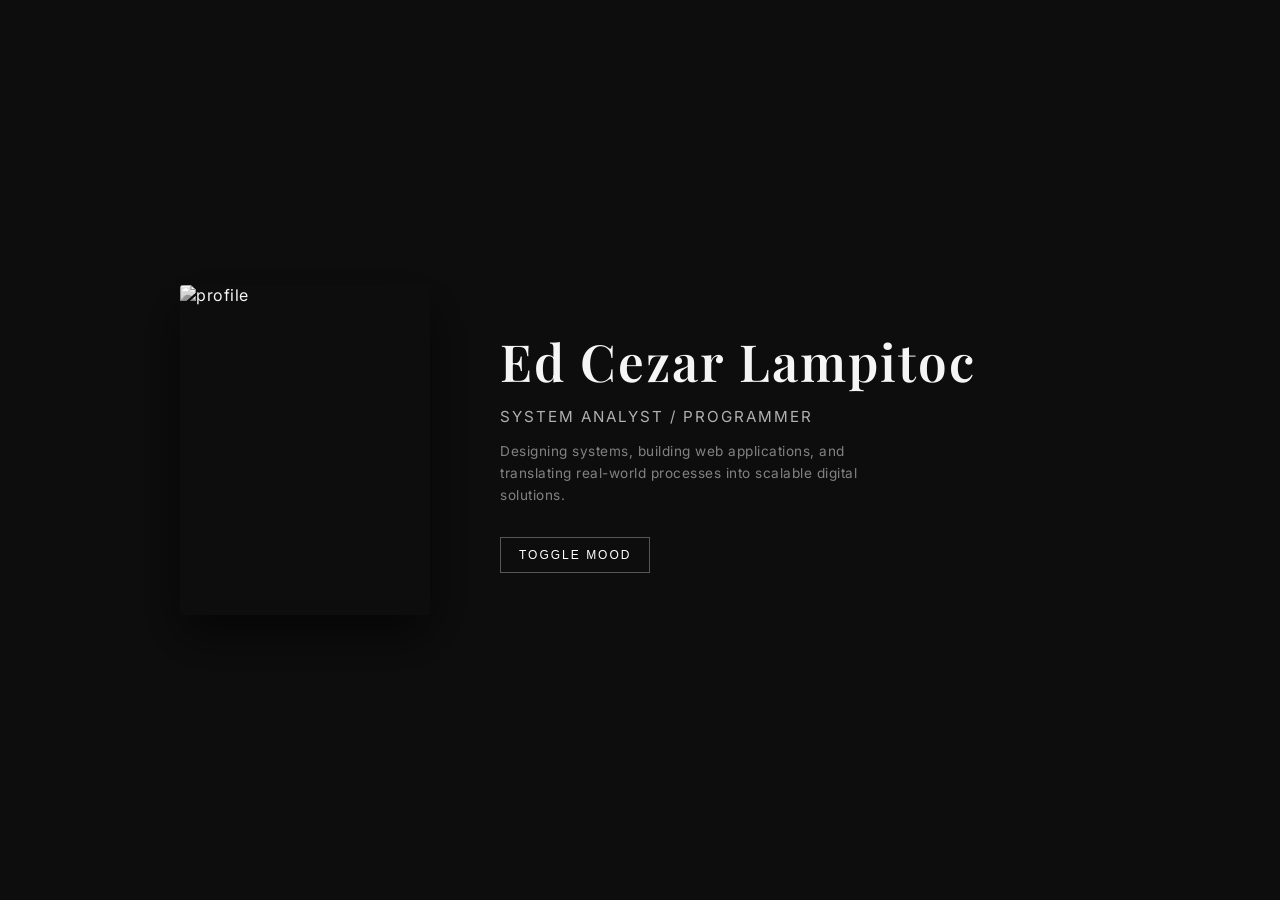
==== index.html @ 7e786c93 "added html,css,js,assets" ====
<!DOCTYPE html>
<html lang="en">
  <head>
    <meta charset="UTF-8" />
    <meta name="viewport" content="width=device-width, initial-scale=1.0" />

    <title>Portfolio</title>

    <link rel="stylesheet" href="css/style.css" />

    <link
      href="https://fonts.googleapis.com/css2?family=Playfair+Display:wght@400;600&family=Inter:wght@300;400&display=swap"
      rel="stylesheet"
    />
  </head>

  <body>
    <div class="grain"></div>

    <section class="hero">
      <div class="profile-container">
        <img
          id="profileImage"
          class="profile-img"
          src="assets/profile.jpg"
          alt="profile"
        />

        <div class="info">
          <h1 id="name"></h1>

          <p id="position"></p>

          <p id="tagline"></p>

          <button id="themeToggle">toggle mood</button>
        </div>
      </div>
    </section>

    <script src="js/app.js"></script>
  </body>
</html>
---- css/style.css ----
* {
  margin: 0;
  padding: 0;
  box-sizing: border-box;
}

body {
  background: #0d0d0d;
  color: #f5f5f5;

  font-family: Inter, sans-serif;

  height: 100vh;

  display: flex;
  align-items: center;
  justify-content: center;

  letter-spacing: 0.5px;

  overflow: hidden;
}

/* film grain */

.grain {
  position: fixed;

  top: 0;
  left: 0;

  width: 100%;
  height: 100%;

  background: url("https://grainy-gradients.vercel.app/noise.svg");

  opacity: 0.07;

  pointer-events: none;

  z-index: 10;
}

/* layout */

.hero {
  width: 100%;
  max-width: 1000px;

  padding: 40px;
}

.profile-container {
  display: flex;

  align-items: center;

  gap: 70px;
}

/* portrait */

.profile-img {
  width: 250px;

  height: 330px;

  object-fit: cover;

  border-radius: 3px;

  filter: grayscale(100%);

  transition: 0.5s;

  box-shadow: 0 20px 50px rgba(0, 0, 0, 0.6);
}

.profile-img:hover {
  filter: grayscale(0%);

  transform: scale(1.03);
}

/* typography */

h1 {
  font-family: "Playfair Display", serif;

  font-size: 3.2rem;

  letter-spacing: 2px;

  font-weight: 600;
}

#position {
  margin-top: 12px;

  font-size: 0.95rem;

  text-transform: uppercase;

  letter-spacing: 2px;

  opacity: 0.7;
}

#tagline {
  margin-top: 15px;

  font-size: 0.85rem;

  opacity: 0.5;

  max-width: 420px;

  line-height: 1.6;
}

/* button */

button {
  margin-top: 30px;

  background: none;

  border: 1px solid rgba(255, 255, 255, 0.3);

  color: white;

  padding: 10px 18px;

  font-size: 0.75rem;

  letter-spacing: 2px;

  text-transform: uppercase;

  cursor: pointer;

  transition: 0.3s;
}

button:hover {
  background: white;

  color: black;
}

/* light theme */

.light-mode {
  background: #f3f3f3;

  color: #111;
}

.light-mode button {
  border: 1px solid rgba(0, 0, 0, 0.3);

  color: black;
}

.light-mode button:hover {
  background: black;

  color: white;
}

.light-mode .profile-img {
  box-shadow: 0 20px 40px rgba(0, 0, 0, 0.2);
}

/* responsive */

@media (max-width: 800px) {
  .profile-container {
    flex-direction: column;

    text-align: center;
  }

  .profile-img {
    width: 220px;

    height: 290px;
  }
}
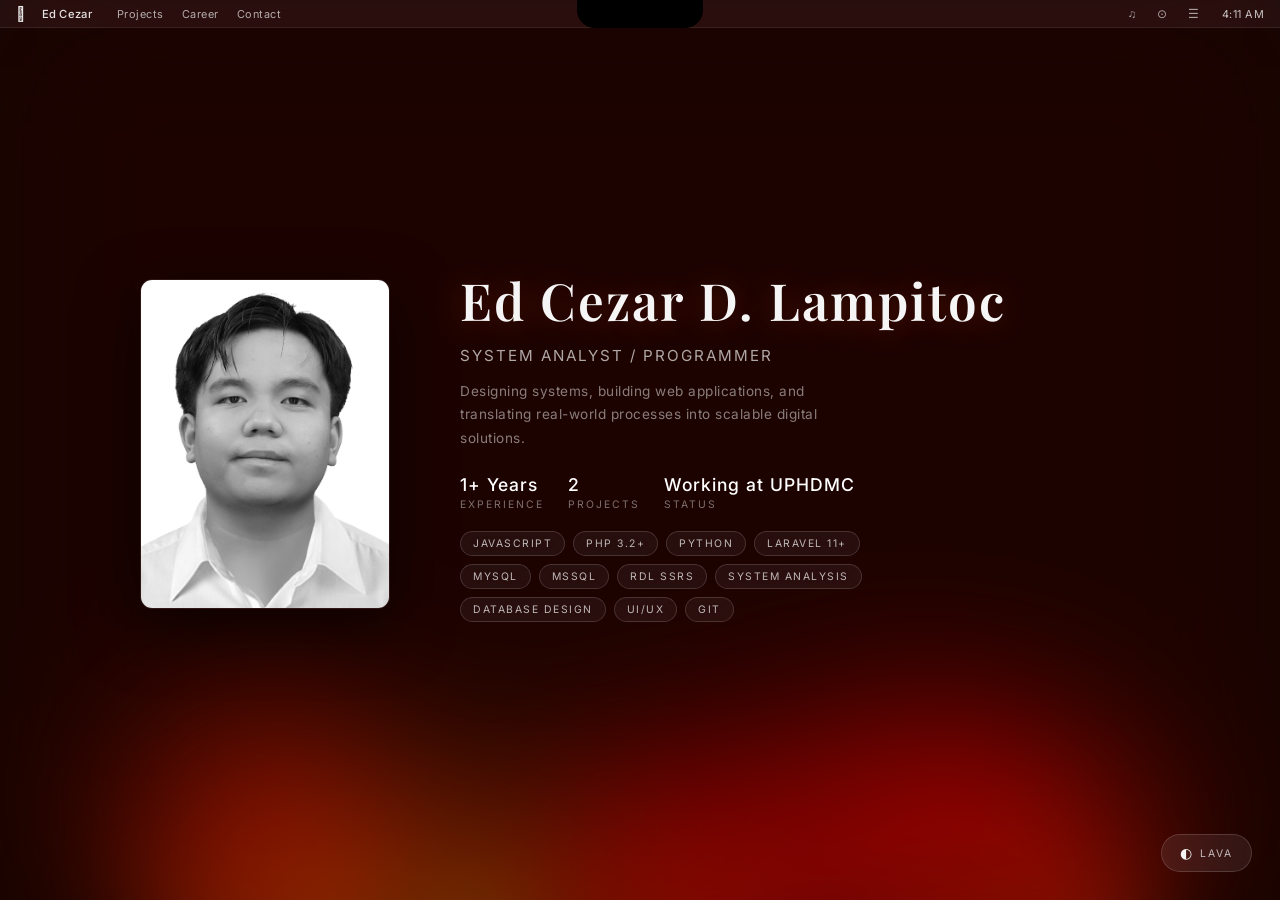
==== commit b48b1813: "integrated spotify, fixed style" ====
--- a/index.html
+++ b/index.html
@@ -3,19 +3,67 @@
   <head>
     <meta charset="UTF-8" />
     <meta name="viewport" content="width=device-width, initial-scale=1.0" />
-
     <title>Portfolio</title>
-
     <link rel="stylesheet" href="css/style.css" />
-
+    <link rel="stylesheet" href="css/spotify.css" />
     <link
-      href="https://fonts.googleapis.com/css2?family=Playfair+Display:wght@400;600&family=Inter:wght@300;400&display=swap"
+      href="https://fonts.googleapis.com/css2?family=Playfair+Display:wght@400;600&family=Inter:wght@300;400;500&display=swap"
       rel="stylesheet"
     />
   </head>
+  <body>
+    <div class="bubbles">
+      <div class="bubble"></div>
+      <div class="bubble"></div>
+      <div class="bubble"></div>
+      <div class="bubble"></div>
+      <div class="bubble"></div>
+      <div class="bubble"></div>
+      <div class="bubble"></div>
+    </div>
 
-  <body>
+    <div class="glass-overlay"></div>
     <div class="grain"></div>
+
+    <nav class="menubar">
+      <div class="menubar-left">
+        <span class="menubar-logo">&#63743;</span>
+        <span class="app-name">Ed Cezar</span>
+        <div class="menu-items">
+          <a href="#projects">Projects</a>
+          <a href="#career">Career</a>
+          <a href="#contact">Contact</a>
+        </div>
+      </div>
+      <div class="notch"></div>
+      <div class="menubar-right">
+        <span class="sys-icon" id="musicBtn" onclick="togglePlayer()"
+          >&#9835;</span
+        >
+        <span class="sys-icon">&#8857;</span>
+        <div class="dropdown-wrap">
+          <span class="sys-icon" id="dropdownBtn" onclick="toggleDropdown()"
+            >&#9776;</span
+          >
+          <div class="dropdown" id="dropdown">
+            <a href="https://github.com/YOUR_USERNAME" target="_blank">
+              <span class="dropdown-icon">&#128025;</span> Github
+            </a>
+            <a href="https://linkedin.com/in/YOUR_USERNAME" target="_blank">
+              <span class="dropdown-icon">&#128101;</span> LinkedIn
+            </a>
+            <a href="mailto:YOUR_EMAIL@gmail.com">
+              <span class="dropdown-icon">&#9993;</span> Gmail
+            </a>
+          </div>
+        </div>
+
+        <span class="clock" id="clock"></span>
+      </div>
+    </nav>
+
+    <!-- spotify player mounts here -->
+    <div id="spotifyMount"></div>
 
     <section class="hero">
       <div class="profile-container">
@@ -25,19 +73,23 @@
           src="assets/profile.jpg"
           alt="profile"
         />
-
         <div class="info">
           <h1 id="name"></h1>
-
           <p id="position"></p>
-
           <p id="tagline"></p>
-
-          <button id="themeToggle">toggle mood</button>
+          <div class="highlights" id="highlights"></div>
+          <div class="skills" id="skills"></div>
         </div>
       </div>
     </section>
 
+    <div class="mood-fab" id="moodBtn">
+      <span class="mood-icon">&#9680;</span>
+      <span class="mood-label" id="moodLabel">lava</span>
+    </div>
+
+    <script src="js/tracks.js"></script>
+    <script src="js/spotify.js"></script>
     <script src="js/app.js"></script>
   </body>
 </html>
--- a/css/style.css
+++ b/css/style.css
@@ -5,185 +5,480 @@
 }
 
 body {
-  background: #0d0d0d;
+  background: #1a0500;
   color: #f5f5f5;
-
   font-family: Inter, sans-serif;
-
   height: 100vh;
-
-  display: flex;
-  align-items: center;
-  justify-content: center;
-
+  display: flex;
+  flex-direction: column;
   letter-spacing: 0.5px;
-
   overflow: hidden;
 }
 
+/* ── lava lamp bubbles ── */
+.bubbles {
+  position: fixed;
+  top: 0;
+  left: 0;
+  width: 100%;
+  height: 100%;
+  z-index: 0;
+  overflow: hidden;
+}
+
+.bubble {
+  position: absolute;
+  border-radius: 50%;
+  filter: blur(50px);
+  opacity: 0.75;
+  animation: lava linear infinite;
+  transform-origin: center;
+}
+
+.bubble:nth-child(1) {
+  width: 280px;
+  height: 280px;
+  background: #ff3c00;
+  bottom: -100px;
+  left: 10%;
+  animation-duration: 12s;
+  animation-delay: 0s;
+}
+.bubble:nth-child(2) {
+  width: 200px;
+  height: 200px;
+  background: #ff8c00;
+  bottom: -100px;
+  left: 30%;
+  animation-duration: 16s;
+  animation-delay: -4s;
+}
+.bubble:nth-child(3) {
+  width: 340px;
+  height: 340px;
+  background: #c2001a;
+  bottom: -150px;
+  left: 55%;
+  animation-duration: 10s;
+  animation-delay: -2s;
+}
+.bubble:nth-child(4) {
+  width: 180px;
+  height: 180px;
+  background: #ff5500;
+  bottom: -80px;
+  left: 75%;
+  animation-duration: 14s;
+  animation-delay: -7s;
+}
+.bubble:nth-child(5) {
+  width: 260px;
+  height: 260px;
+  background: #ff2200;
+  bottom: -120px;
+  left: 42%;
+  animation-duration: 18s;
+  animation-delay: -9s;
+}
+.bubble:nth-child(6) {
+  width: 150px;
+  height: 150px;
+  background: #ff6a00;
+  bottom: -60px;
+  left: 20%;
+  animation-duration: 11s;
+  animation-delay: -3s;
+}
+.bubble:nth-child(7) {
+  width: 310px;
+  height: 310px;
+  background: #de1a00;
+  bottom: -130px;
+  left: 65%;
+  animation-duration: 20s;
+  animation-delay: -6s;
+}
+
+@keyframes lava {
+  0% {
+    transform: translateY(0) scaleX(1) scaleY(1);
+    border-radius: 50%;
+  }
+  20% {
+    transform: translateY(-25vh) scaleX(1.1) scaleY(0.92);
+    border-radius: 45% 55% 52% 48% / 48% 52% 48% 52%;
+  }
+  40% {
+    transform: translateY(-50vh) scaleX(0.92) scaleY(1.12);
+    border-radius: 55% 45% 48% 52% / 52% 48% 55% 45%;
+  }
+  55% {
+    transform: translateY(-70vh) scaleX(1.08) scaleY(0.95);
+    border-radius: 48% 52% 55% 45% / 45% 55% 48% 52%;
+  }
+  70% {
+    transform: translateY(-85vh) scaleX(0.95) scaleY(1.08);
+    border-radius: 52% 48% 45% 55% / 55% 45% 52% 48%;
+  }
+  85% {
+    transform: translateY(-95vh) scaleX(1.05) scaleY(0.97);
+    border-radius: 50% 50% 52% 48% / 48% 52% 50% 50%;
+  }
+  100% {
+    transform: translateY(-110vh) scaleX(1) scaleY(1);
+    border-radius: 50%;
+  }
+}
+
+/* ── frosted glass overlay ── */
+.glass-overlay {
+  position: fixed;
+  top: 0;
+  left: 0;
+  width: 100%;
+  height: 100%;
+  backdrop-filter: blur(70px) saturate(1.6);
+  -webkit-backdrop-filter: blur(70px) saturate(1.6);
+  background: rgba(20, 4, 0, 0.5);
+  z-index: 1;
+  pointer-events: none;
+}
+
 /* film grain */
-
 .grain {
   position: fixed;
-
   top: 0;
   left: 0;
-
   width: 100%;
   height: 100%;
-
   background: url("https://grainy-gradients.vercel.app/noise.svg");
-
-  opacity: 0.07;
-
+  opacity: 0.04;
   pointer-events: none;
-
+  z-index: 2;
+}
+
+/* ── macOS menu bar ── */
+.menubar {
+  position: fixed;
+  top: 0;
+  left: 0;
+  width: 100%;
+  height: 28px;
+  background: rgba(255, 255, 255, 0.05);
+  backdrop-filter: blur(20px) saturate(1.6);
+  -webkit-backdrop-filter: blur(20px) saturate(1.6);
+  border-bottom: 1px solid rgba(255, 255, 255, 0.08);
+  display: flex;
+  align-items: center;
+  justify-content: space-between;
+  padding: 0 16px;
+  z-index: 100;
+  user-select: none;
+}
+
+.notch {
+  position: absolute;
+  top: 0;
+  left: 50%;
+  transform: translateX(-50%);
+  width: 126px;
+  height: 28px;
+  background: #000;
+  border-radius: 0 0 18px 18px;
+  z-index: 101;
+}
+
+.menubar-left {
+  display: flex;
+  align-items: center;
+  gap: 16px;
+}
+.menubar-right {
+  display: flex;
+  align-items: center;
+  gap: 10px;
+}
+
+.menubar-logo {
+  font-size: 0.9rem;
+  color: rgba(255, 255, 255, 0.9);
+}
+
+.app-name {
+  font-size: 0.7rem;
+  font-weight: 500;
+  letter-spacing: 0.3px;
+  color: rgba(255, 255, 255, 0.88);
+}
+
+.menu-items {
+  display: flex;
+}
+
+.menu-items a {
+  font-size: 0.68rem;
+  font-weight: 400;
+  color: rgba(255, 255, 255, 0.65);
+  text-decoration: none;
+  padding: 4px 9px;
+  border-radius: 4px;
+  transition: background 0.15s, color 0.15s;
+  cursor: pointer;
+}
+.menu-items a:hover {
+  background: rgba(255, 255, 255, 0.1);
+  color: #fff;
+}
+
+.sys-icon {
+  font-size: 0.72rem;
+  color: rgba(255, 255, 255, 0.6);
+  cursor: pointer;
+  padding: 2px 5px;
+  border-radius: 3px;
+  transition: background 0.15s;
+}
+.sys-icon:hover {
+  background: rgba(255, 255, 255, 0.1);
+  color: #fff;
+}
+
+.clock {
+  font-size: 0.68rem;
+  color: rgba(255, 255, 255, 0.75);
+  min-width: 50px;
+  text-align: right;
+}
+
+/* ── hero ── */
+.hero {
+  position: relative;
   z-index: 10;
-}
-
-/* layout */
-
-.hero {
+  flex: 1;
+  display: flex;
+  align-items: center;
+  justify-content: center;
+  padding: 28px 40px 40px;
+}
+
+.profile-container {
+  display: flex;
+  align-items: center;
+  gap: 70px;
+  max-width: 1000px;
   width: 100%;
-  max-width: 1000px;
-
-  padding: 40px;
-}
-
-.profile-container {
-  display: flex;
-
-  align-items: center;
-
-  gap: 70px;
-}
-
-/* portrait */
+}
 
 .profile-img {
   width: 250px;
-
   height: 330px;
-
   object-fit: cover;
-
-  border-radius: 3px;
-
+  border-radius: 12px;
   filter: grayscale(100%);
-
   transition: 0.5s;
-
-  box-shadow: 0 20px 50px rgba(0, 0, 0, 0.6);
-}
-
+  box-shadow: 0 20px 60px rgba(0, 0, 0, 0.6);
+  border: 1px solid rgba(255, 255, 255, 0.08);
+}
 .profile-img:hover {
   filter: grayscale(0%);
-
   transform: scale(1.03);
 }
-
-/* typography */
 
 h1 {
   font-family: "Playfair Display", serif;
-
   font-size: 3.2rem;
-
   letter-spacing: 2px;
-
   font-weight: 600;
+  text-shadow: 0 2px 30px rgba(255, 80, 0, 0.3);
 }
 
 #position {
   margin-top: 12px;
-
   font-size: 0.95rem;
-
   text-transform: uppercase;
-
   letter-spacing: 2px;
-
-  opacity: 0.7;
+  opacity: 0.68;
 }
 
 #tagline {
   margin-top: 15px;
-
   font-size: 0.85rem;
-
   opacity: 0.5;
-
   max-width: 420px;
-
-  line-height: 1.6;
-}
-
-/* button */
-
-button {
-  margin-top: 30px;
-
-  background: none;
-
-  border: 1px solid rgba(255, 255, 255, 0.3);
-
-  color: white;
-
+  line-height: 1.7;
+}
+
+/* ── highlights ── */
+.highlights {
+  display: flex;
+  gap: 24px;
+  margin-top: 24px;
+}
+
+.highlight-item {
+  display: flex;
+  flex-direction: column;
+  gap: 3px;
+}
+
+.highlight-value {
+  font-size: 1.1rem;
+  font-weight: 500;
+  letter-spacing: 1px;
+  color: #fff;
+}
+
+.highlight-label {
+  font-size: 0.65rem;
+  text-transform: uppercase;
+  letter-spacing: 2px;
+  opacity: 0.45;
+}
+
+/* ── skills ── */
+.skills {
+  display: flex;
+  flex-wrap: wrap;
+  gap: 8px;
+  margin-top: 20px;
+  max-width: 440px;
+}
+
+.skill-tag {
+  font-size: 0.65rem;
+  letter-spacing: 1.5px;
+  text-transform: uppercase;
+  padding: 5px 12px;
+  border-radius: 20px;
+  border: 1px solid rgba(255, 255, 255, 0.15);
+  background: rgba(255, 255, 255, 0.05);
+  backdrop-filter: blur(10px);
+  color: rgba(255, 255, 255, 0.7);
+  transition: 0.2s;
+}
+.skill-tag:hover {
+  background: rgba(255, 255, 255, 0.12);
+  color: #fff;
+  border-color: rgba(255, 255, 255, 0.3);
+}
+
+/* ── mood FAB ── */
+.mood-fab {
+  position: fixed;
+  bottom: 28px;
+  right: 28px;
+  z-index: 200;
+  display: flex;
+  align-items: center;
+  gap: 8px;
   padding: 10px 18px;
-
-  font-size: 0.75rem;
-
+  border-radius: 999px;
+  background: rgba(255, 255, 255, 0.08);
+  border: 1px solid rgba(255, 255, 255, 0.15);
+  backdrop-filter: blur(16px);
+  -webkit-backdrop-filter: blur(16px);
+  cursor: pointer;
+  transition: background 0.2s, transform 0.15s, border-color 0.2s;
+  user-select: none;
+}
+.mood-fab:hover {
+  background: rgba(255, 255, 255, 0.15);
+  border-color: rgba(255, 255, 255, 0.28);
+  transform: scale(1.04);
+}
+.mood-fab:active {
+  transform: scale(0.97);
+}
+
+.mood-icon {
+  font-size: 0.85rem;
+}
+.mood-label {
+  font-size: 0.65rem;
+  text-transform: uppercase;
   letter-spacing: 2px;
-
+  color: rgba(255, 255, 255, 0.7);
+}
+
+/* ── dropdown ── */
+.dropdown-wrap {
+  position: relative;
+  display: flex;
+  align-items: center;
+}
+
+.dropdown {
+  position: absolute;
+  top: 32px;
+  right: 0;
+  min-width: 150px;
+  background: rgba(15, 15, 15, 0.85);
+  backdrop-filter: blur(20px);
+  -webkit-backdrop-filter: blur(20px);
+  border: 1px solid rgba(255, 255, 255, 0.1);
+  border-radius: 10px;
+  overflow: hidden;
+  z-index: 300;
+
+  /* hidden by default */
+  opacity: 0;
+  pointer-events: none;
+  transform: translateY(-6px) scale(0.97);
+  transition: opacity 0.2s ease, transform 0.2s ease;
+}
+
+.dropdown.open {
+  opacity: 1;
+  pointer-events: all;
+  transform: translateY(0) scale(1);
+}
+
+.dropdown a {
+  display: flex;
+  align-items: center;
+  gap: 10px;
+  padding: 10px 16px;
+  font-size: 0.7rem;
+  letter-spacing: 1.5px;
   text-transform: uppercase;
-
-  cursor: pointer;
-
-  transition: 0.3s;
-}
-
-button:hover {
-  background: white;
-
-  color: black;
-}
-
-/* light theme */
-
-.light-mode {
-  background: #f3f3f3;
-
-  color: #111;
-}
-
-.light-mode button {
-  border: 1px solid rgba(0, 0, 0, 0.3);
-
-  color: black;
-}
-
-.light-mode button:hover {
-  background: black;
-
-  color: white;
-}
-
-.light-mode .profile-img {
-  box-shadow: 0 20px 40px rgba(0, 0, 0, 0.2);
-}
-
-/* responsive */
-
+  color: rgba(255, 255, 255, 0.7);
+  text-decoration: none;
+  transition: background 0.15s, color 0.15s;
+}
+
+.dropdown a:hover {
+  background: rgba(255, 255, 255, 0.08);
+  color: #fff;
+}
+
+.dropdown a:not(:last-child) {
+  border-bottom: 1px solid rgba(255, 255, 255, 0.06);
+}
+
+.dropdown-icon {
+  font-size: 0.8rem;
+}
+
+#dropdownBtn.active {
+  background: rgba(255, 255, 255, 0.12);
+  color: #fff;
+}
+
+/* ── responsive ── */
 @media (max-width: 800px) {
+  .app-name {
+    display: none;
+  }
   .profile-container {
     flex-direction: column;
-
     text-align: center;
   }
-
   .profile-img {
-    width: 220px;
-
-    height: 290px;
-  }
-}
+    width: 200px;
+    height: 260px;
+  }
+  .highlights {
+    gap: 16px;
+    flex-wrap: wrap;
+  }
+}
--- a/css/spotify.css
+++ b/css/spotify.css
@@ -0,0 +1,98 @@
+.spotify-panel {
+  position: fixed;
+  top: 38px;
+  right: 16px;
+  width: 300px;
+  border-radius: 12px;
+  overflow: hidden;
+  z-index: 200;
+  border: 1px solid rgba(255, 255, 255, 0.1);
+  box-shadow: 0 16px 40px rgba(0, 0, 0, 0.5);
+  backdrop-filter: blur(20px);
+  opacity: 0;
+  pointer-events: none;
+  transform: translateY(-8px) scale(0.97);
+  transition: opacity 0.2s ease, transform 0.2s ease;
+  /* fix: shrink to content, no extra space */
+  display: flex;
+  flex-direction: column;
+}
+
+.spotify-panel.open {
+  opacity: 1;
+  pointer-events: all;
+  transform: translateY(0) scale(1);
+}
+
+.spotify-header {
+  display: flex;
+  align-items: center;
+  justify-content: space-between;
+  padding: 8px 12px;
+  background: #000;
+  flex-shrink: 0;
+}
+
+.spotify-logo {
+  font-size: 0.6rem;
+  letter-spacing: 2px;
+  text-transform: uppercase;
+  color: #1db954;
+}
+
+.track-title {
+  font-size: 0.6rem;
+  letter-spacing: 1px;
+  color: rgba(255, 255, 255, 0.45);
+  max-width: 160px;
+  overflow: hidden;
+  text-overflow: ellipsis;
+  white-space: nowrap;
+}
+
+#spotifyIframe {
+  display: block;
+  flex-shrink: 0;
+  height: 152px;
+  border: none;
+  margin: 0;
+  padding: 0;
+  border-radius: 0;
+}
+
+.spotify-controls {
+  display: flex;
+  align-items: center;
+  justify-content: space-between;
+  padding: 6px 12px 8px;
+  background: #000;
+  flex-shrink: 0;
+  border-radius: 0 0 12px 12px;
+}
+
+.sp-btn {
+  background: none;
+  border: none;
+  color: rgba(255, 255, 255, 0.6);
+  font-size: 0.7rem;
+  cursor: pointer;
+  padding: 4px 10px;
+  border-radius: 4px;
+  transition: background 0.15s, color 0.15s;
+}
+
+.sp-btn:hover {
+  background: rgba(255, 255, 255, 0.1);
+  color: #fff;
+}
+
+.track-label {
+  font-size: 0.62rem;
+  letter-spacing: 2px;
+  color: rgba(255, 255, 255, 0.4);
+}
+
+#musicBtn.active {
+  background: rgba(29, 185, 84, 0.2);
+  color: #1db954;
+}
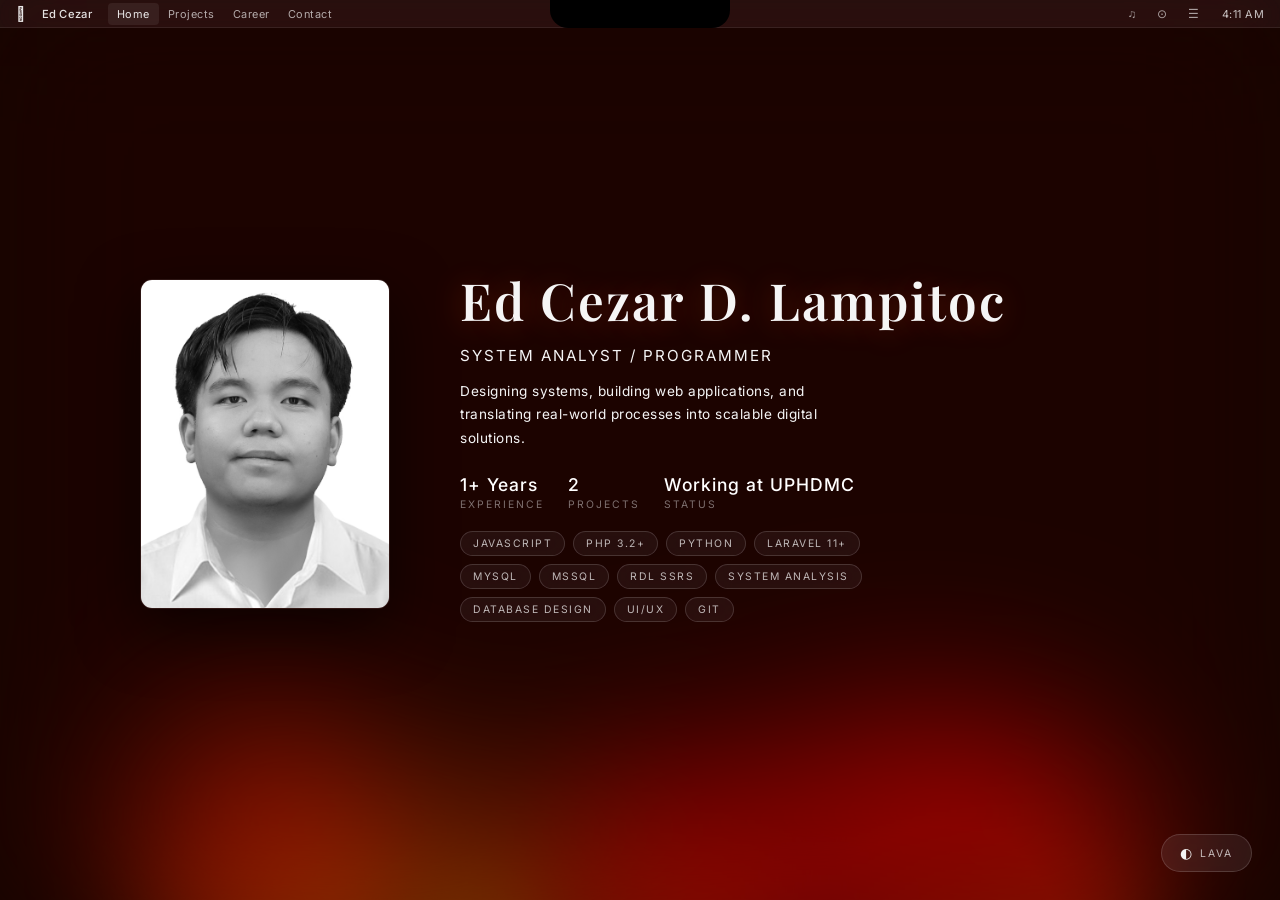
==== commit cf7cc88c: "added layout" ====
--- a/index.html
+++ b/index.html
@@ -1,68 +1,32 @@
-<!DOCTYPE html>
+<!doctype html>
 <html lang="en">
   <head>
     <meta charset="UTF-8" />
     <meta name="viewport" content="width=device-width, initial-scale=1.0" />
-    <title>Portfolio</title>
+    <title>Portfolio — Ed Cezar</title>
+    <!-- apply saved theme bg instantly before CSS loads to prevent flash -->
+    <script>
+      (function () {
+        const bgs = ["#1a0500", "#00101a", "#021a05", "#07001a", "#1a0a00"];
+        const i = parseInt(localStorage.getItem("theme") || "0", 10);
+        document.documentElement.style.background = bgs[i] || bgs[0];
+        document.documentElement.style.minHeight = "100vh";
+      })();
+    </script>
+    <link rel="stylesheet" href="css/layout.css" />
     <link rel="stylesheet" href="css/style.css" />
+    <link rel="stylesheet" href="css/animations.css" />
     <link rel="stylesheet" href="css/spotify.css" />
     <link
       href="https://fonts.googleapis.com/css2?family=Playfair+Display:wght@400;600&family=Inter:wght@300;400;500&display=swap"
       rel="stylesheet"
     />
+    <!-- layout runs in head so menubar/clock exist before body renders -->
+    <script src="js/layout.js" defer></script>
   </head>
   <body>
-    <div class="bubbles">
-      <div class="bubble"></div>
-      <div class="bubble"></div>
-      <div class="bubble"></div>
-      <div class="bubble"></div>
-      <div class="bubble"></div>
-      <div class="bubble"></div>
-      <div class="bubble"></div>
-    </div>
+    <app-layout active="home"></app-layout>
 
-    <div class="glass-overlay"></div>
-    <div class="grain"></div>
-
-    <nav class="menubar">
-      <div class="menubar-left">
-        <span class="menubar-logo">&#63743;</span>
-        <span class="app-name">Ed Cezar</span>
-        <div class="menu-items">
-          <a href="#projects">Projects</a>
-          <a href="#career">Career</a>
-          <a href="#contact">Contact</a>
-        </div>
-      </div>
-      <div class="notch"></div>
-      <div class="menubar-right">
-        <span class="sys-icon" id="musicBtn" onclick="togglePlayer()"
-          >&#9835;</span
-        >
-        <span class="sys-icon">&#8857;</span>
-        <div class="dropdown-wrap">
-          <span class="sys-icon" id="dropdownBtn" onclick="toggleDropdown()"
-            >&#9776;</span
-          >
-          <div class="dropdown" id="dropdown">
-            <a href="https://github.com/YOUR_USERNAME" target="_blank">
-              <span class="dropdown-icon">&#128025;</span> Github
-            </a>
-            <a href="https://linkedin.com/in/YOUR_USERNAME" target="_blank">
-              <span class="dropdown-icon">&#128101;</span> LinkedIn
-            </a>
-            <a href="mailto:YOUR_EMAIL@gmail.com">
-              <span class="dropdown-icon">&#9993;</span> Gmail
-            </a>
-          </div>
-        </div>
-
-        <span class="clock" id="clock"></span>
-      </div>
-    </nav>
-
-    <!-- spotify player mounts here -->
     <div id="spotifyMount"></div>
 
     <section class="hero">
@@ -83,11 +47,6 @@
       </div>
     </section>
 
-    <div class="mood-fab" id="moodBtn">
-      <span class="mood-icon">&#9680;</span>
-      <span class="mood-label" id="moodLabel">lava</span>
-    </div>
-
     <script src="js/tracks.js"></script>
     <script src="js/spotify.js"></script>
     <script src="js/app.js"></script>
--- a/css/layout.css
+++ b/css/layout.css
@@ -0,0 +1,304 @@
+/* ============================================================
+   layout.css — shared shell styles
+   Covers: reset, body, bubbles, glass overlay, grain,
+           menubar, notch, clock, dropdown, mood FAB,
+           and responsive tweaks.
+   Page-specific styles go in their own css file.
+   ============================================================ */
+
+* {
+  margin: 0;
+  padding: 0;
+  box-sizing: border-box;
+}
+
+body {
+  background: #1a0500;
+  color: #f5f5f5;
+  font-family: Inter, sans-serif;
+  min-height: 100vh;
+  display: flex;
+  flex-direction: column;
+  letter-spacing: 0.5px;
+}
+
+/* ── lava lamp bubbles ── */
+.bubbles {
+  position: fixed;
+  top: 0;
+  left: 0;
+  width: 100%;
+  height: 100%;
+  z-index: 0;
+  overflow: hidden;
+  pointer-events: none;
+}
+
+.bubble {
+  position: absolute;
+  border-radius: 50%;
+  filter: blur(50px);
+  opacity: 0.75;
+  animation: lava linear infinite;
+  transform-origin: center;
+}
+
+.bubble:nth-child(1) { width: 280px; height: 280px; background: #ff3c00; bottom: -100px; left: 10%; animation-duration: 12s; animation-delay: 0s; }
+.bubble:nth-child(2) { width: 200px; height: 200px; background: #ff8c00; bottom: -100px; left: 30%; animation-duration: 16s; animation-delay: -4s; }
+.bubble:nth-child(3) { width: 340px; height: 340px; background: #c2001a; bottom: -150px; left: 55%; animation-duration: 10s; animation-delay: -2s; }
+.bubble:nth-child(4) { width: 180px; height: 180px; background: #ff5500; bottom: -80px;  left: 75%; animation-duration: 14s; animation-delay: -7s; }
+.bubble:nth-child(5) { width: 260px; height: 260px; background: #ff2200; bottom: -120px; left: 42%; animation-duration: 18s; animation-delay: -9s; }
+.bubble:nth-child(6) { width: 150px; height: 150px; background: #ff6a00; bottom: -60px;  left: 20%; animation-duration: 11s; animation-delay: -3s; }
+.bubble:nth-child(7) { width: 310px; height: 310px; background: #de1a00; bottom: -130px; left: 65%; animation-duration: 20s; animation-delay: -6s; }
+
+@keyframes lava {
+  0%   { transform: translateY(0)      scaleX(1)    scaleY(1);    border-radius: 50%; }
+  20%  { transform: translateY(-25vh)  scaleX(1.1)  scaleY(0.92); border-radius: 45% 55% 52% 48% / 48% 52% 48% 52%; }
+  40%  { transform: translateY(-50vh)  scaleX(0.92) scaleY(1.12); border-radius: 55% 45% 48% 52% / 52% 48% 55% 45%; }
+  55%  { transform: translateY(-70vh)  scaleX(1.08) scaleY(0.95); border-radius: 48% 52% 55% 45% / 45% 55% 48% 52%; }
+  70%  { transform: translateY(-85vh)  scaleX(0.95) scaleY(1.08); border-radius: 52% 48% 45% 55% / 55% 45% 52% 48%; }
+  85%  { transform: translateY(-95vh)  scaleX(1.05) scaleY(0.97); border-radius: 50% 50% 52% 48% / 48% 52% 50% 50%; }
+  100% { transform: translateY(-110vh) scaleX(1)    scaleY(1);    border-radius: 50%; }
+}
+
+/* ── frosted glass overlay ── */
+.glass-overlay {
+  position: fixed;
+  top: 0;
+  left: 0;
+  width: 100%;
+  height: 100%;
+  backdrop-filter: blur(70px) saturate(1.6);
+  -webkit-backdrop-filter: blur(70px) saturate(1.6);
+  background: rgba(20, 4, 0, 0.5);
+  z-index: 1;
+  pointer-events: none;
+}
+
+/* ── film grain ── */
+.grain {
+  position: fixed;
+  top: 0;
+  left: 0;
+  width: 100%;
+  height: 100%;
+  background: url("https://grainy-gradients.vercel.app/noise.svg");
+  opacity: 0.04;
+  pointer-events: none;
+  z-index: 2;
+}
+
+/* ── macOS menu bar ── */
+.menubar {
+  position: fixed;
+  top: 0;
+  left: 0;
+  width: 100%;
+  height: 28px;
+  background: rgba(255, 255, 255, 0.05);
+  backdrop-filter: blur(20px) saturate(1.6);
+  -webkit-backdrop-filter: blur(20px) saturate(1.6);
+  border-bottom: 1px solid rgba(255, 255, 255, 0.08);
+  display: flex;
+  align-items: center;
+  justify-content: space-between;
+  padding: 0 16px;
+  z-index: 100;
+  user-select: none;
+}
+
+/* ── notch ── */
+.notch {
+  position: absolute;
+  top: 0;
+  left: 50%;
+  transform: translateX(-50%);
+  width: 20vh;
+  height: 28px;
+  background: #000;
+  border-radius: 0 0 18px 18px;
+  z-index: 101;
+}
+
+.menubar-left {
+  display: flex;
+  align-items: center;
+  gap: 16px;
+}
+
+.menubar-right {
+  display: flex;
+  align-items: center;
+  gap: 10px;
+}
+
+.menubar-logo {
+  font-size: 0.9rem;
+  color: rgba(255, 255, 255, 0.9);
+}
+
+.app-name {
+  font-size: 0.7rem;
+  font-weight: 500;
+  letter-spacing: 0.3px;
+  color: rgba(255, 255, 255, 0.88);
+}
+
+/* ── nav links ── */
+.menu-items {
+  display: flex;
+}
+
+.menu-items a {
+  font-size: 0.68rem;
+  font-weight: 400;
+  color: rgba(255, 255, 255, 0.65);
+  text-decoration: none;
+  padding: 4px 9px;
+  border-radius: 4px;
+  transition: background 0.15s, color 0.15s;
+  cursor: pointer;
+}
+
+.menu-items a:hover {
+  background: rgba(255, 255, 255, 0.1);
+  color: #fff;
+}
+
+.menu-items a.active {
+  background: rgba(255, 255, 255, 0.07);
+  color: rgba(255, 255, 255, 0.9);
+}
+
+/* ── system icons ── */
+.sys-icon {
+  font-size: 0.72rem;
+  color: rgba(255, 255, 255, 0.6);
+  cursor: pointer;
+  padding: 2px 5px;
+  border-radius: 3px;
+  transition: background 0.15s;
+}
+
+.sys-icon:hover {
+  background: rgba(255, 255, 255, 0.1);
+  color: #fff;
+}
+
+/* ── clock ── */
+.clock {
+  font-size: 0.68rem;
+  color: rgba(255, 255, 255, 0.75);
+  min-width: 50px;
+  text-align: right;
+}
+
+/* ── dropdown ── */
+.dropdown-wrap {
+  position: relative;
+  display: flex;
+  align-items: center;
+}
+
+.dropdown {
+  position: absolute;
+  top: 32px;
+  right: 0;
+  min-width: 150px;
+  background: rgba(15, 15, 15, 0.85);
+  backdrop-filter: blur(20px);
+  -webkit-backdrop-filter: blur(20px);
+  border: 1px solid rgba(255, 255, 255, 0.1);
+  border-radius: 10px;
+  overflow: hidden;
+  z-index: 300;
+  opacity: 0;
+  pointer-events: none;
+  transform: translateY(-6px) scale(0.97);
+  transition: opacity 0.2s ease, transform 0.2s ease;
+}
+
+.dropdown.open {
+  opacity: 1;
+  pointer-events: all;
+  transform: translateY(0) scale(1);
+}
+
+.dropdown a {
+  display: flex;
+  align-items: center;
+  gap: 10px;
+  padding: 10px 16px;
+  font-size: 0.7rem;
+  letter-spacing: 1.5px;
+  text-transform: uppercase;
+  color: rgba(255, 255, 255, 0.7);
+  text-decoration: none;
+  transition: background 0.15s, color 0.15s;
+}
+
+.dropdown a:hover {
+  background: rgba(255, 255, 255, 0.08);
+  color: #fff;
+}
+
+.dropdown a:not(:last-child) {
+  border-bottom: 1px solid rgba(255, 255, 255, 0.06);
+}
+
+.dropdown-icon {
+  font-size: 0.8rem;
+}
+
+#dropdownBtn.active {
+  background: rgba(255, 255, 255, 0.12);
+  color: #fff;
+}
+
+/* ── mood FAB ── */
+.mood-fab {
+  position: fixed;
+  bottom: 28px;
+  right: 28px;
+  z-index: 200;
+  display: flex;
+  align-items: center;
+  gap: 8px;
+  padding: 10px 18px;
+  border-radius: 999px;
+  background: rgba(255, 255, 255, 0.08);
+  border: 1px solid rgba(255, 255, 255, 0.15);
+  backdrop-filter: blur(16px);
+  -webkit-backdrop-filter: blur(16px);
+  cursor: pointer;
+  transition: background 0.2s, transform 0.15s, border-color 0.2s;
+  user-select: none;
+}
+
+.mood-fab:hover {
+  background: rgba(255, 255, 255, 0.15);
+  border-color: rgba(255, 255, 255, 0.28);
+  transform: scale(1.04);
+}
+
+.mood-fab:active {
+  transform: scale(0.97);
+}
+
+.mood-icon {
+  font-size: 0.85rem;
+}
+
+.mood-label {
+  font-size: 0.65rem;
+  text-transform: uppercase;
+  letter-spacing: 2px;
+  color: rgba(255, 255, 255, 0.7);
+}
+
+/* ── responsive ── */
+@media (max-width: 800px) {
+  .app-name {
+    display: none;
+  }
+}
--- a/css/style.css
+++ b/css/style.css
@@ -1,253 +1,13 @@
-* {
-  margin: 0;
-  padding: 0;
-  box-sizing: border-box;
-}
+/* ============================================================
+   style.css — home page styles only
+   Shared styles (bubbles, glass, menubar, notch, clock,
+   dropdown, mood FAB) live in layout.css
+   ============================================================ */
 
+/* ── body override for home page (no scroll) ── */
 body {
-  background: #1a0500;
-  color: #f5f5f5;
-  font-family: Inter, sans-serif;
   height: 100vh;
-  display: flex;
-  flex-direction: column;
-  letter-spacing: 0.5px;
   overflow: hidden;
-}
-
-/* ── lava lamp bubbles ── */
-.bubbles {
-  position: fixed;
-  top: 0;
-  left: 0;
-  width: 100%;
-  height: 100%;
-  z-index: 0;
-  overflow: hidden;
-}
-
-.bubble {
-  position: absolute;
-  border-radius: 50%;
-  filter: blur(50px);
-  opacity: 0.75;
-  animation: lava linear infinite;
-  transform-origin: center;
-}
-
-.bubble:nth-child(1) {
-  width: 280px;
-  height: 280px;
-  background: #ff3c00;
-  bottom: -100px;
-  left: 10%;
-  animation-duration: 12s;
-  animation-delay: 0s;
-}
-.bubble:nth-child(2) {
-  width: 200px;
-  height: 200px;
-  background: #ff8c00;
-  bottom: -100px;
-  left: 30%;
-  animation-duration: 16s;
-  animation-delay: -4s;
-}
-.bubble:nth-child(3) {
-  width: 340px;
-  height: 340px;
-  background: #c2001a;
-  bottom: -150px;
-  left: 55%;
-  animation-duration: 10s;
-  animation-delay: -2s;
-}
-.bubble:nth-child(4) {
-  width: 180px;
-  height: 180px;
-  background: #ff5500;
-  bottom: -80px;
-  left: 75%;
-  animation-duration: 14s;
-  animation-delay: -7s;
-}
-.bubble:nth-child(5) {
-  width: 260px;
-  height: 260px;
-  background: #ff2200;
-  bottom: -120px;
-  left: 42%;
-  animation-duration: 18s;
-  animation-delay: -9s;
-}
-.bubble:nth-child(6) {
-  width: 150px;
-  height: 150px;
-  background: #ff6a00;
-  bottom: -60px;
-  left: 20%;
-  animation-duration: 11s;
-  animation-delay: -3s;
-}
-.bubble:nth-child(7) {
-  width: 310px;
-  height: 310px;
-  background: #de1a00;
-  bottom: -130px;
-  left: 65%;
-  animation-duration: 20s;
-  animation-delay: -6s;
-}
-
-@keyframes lava {
-  0% {
-    transform: translateY(0) scaleX(1) scaleY(1);
-    border-radius: 50%;
-  }
-  20% {
-    transform: translateY(-25vh) scaleX(1.1) scaleY(0.92);
-    border-radius: 45% 55% 52% 48% / 48% 52% 48% 52%;
-  }
-  40% {
-    transform: translateY(-50vh) scaleX(0.92) scaleY(1.12);
-    border-radius: 55% 45% 48% 52% / 52% 48% 55% 45%;
-  }
-  55% {
-    transform: translateY(-70vh) scaleX(1.08) scaleY(0.95);
-    border-radius: 48% 52% 55% 45% / 45% 55% 48% 52%;
-  }
-  70% {
-    transform: translateY(-85vh) scaleX(0.95) scaleY(1.08);
-    border-radius: 52% 48% 45% 55% / 55% 45% 52% 48%;
-  }
-  85% {
-    transform: translateY(-95vh) scaleX(1.05) scaleY(0.97);
-    border-radius: 50% 50% 52% 48% / 48% 52% 50% 50%;
-  }
-  100% {
-    transform: translateY(-110vh) scaleX(1) scaleY(1);
-    border-radius: 50%;
-  }
-}
-
-/* ── frosted glass overlay ── */
-.glass-overlay {
-  position: fixed;
-  top: 0;
-  left: 0;
-  width: 100%;
-  height: 100%;
-  backdrop-filter: blur(70px) saturate(1.6);
-  -webkit-backdrop-filter: blur(70px) saturate(1.6);
-  background: rgba(20, 4, 0, 0.5);
-  z-index: 1;
-  pointer-events: none;
-}
-
-/* film grain */
-.grain {
-  position: fixed;
-  top: 0;
-  left: 0;
-  width: 100%;
-  height: 100%;
-  background: url("https://grainy-gradients.vercel.app/noise.svg");
-  opacity: 0.04;
-  pointer-events: none;
-  z-index: 2;
-}
-
-/* ── macOS menu bar ── */
-.menubar {
-  position: fixed;
-  top: 0;
-  left: 0;
-  width: 100%;
-  height: 28px;
-  background: rgba(255, 255, 255, 0.05);
-  backdrop-filter: blur(20px) saturate(1.6);
-  -webkit-backdrop-filter: blur(20px) saturate(1.6);
-  border-bottom: 1px solid rgba(255, 255, 255, 0.08);
-  display: flex;
-  align-items: center;
-  justify-content: space-between;
-  padding: 0 16px;
-  z-index: 100;
-  user-select: none;
-}
-
-.notch {
-  position: absolute;
-  top: 0;
-  left: 50%;
-  transform: translateX(-50%);
-  width: 126px;
-  height: 28px;
-  background: #000;
-  border-radius: 0 0 18px 18px;
-  z-index: 101;
-}
-
-.menubar-left {
-  display: flex;
-  align-items: center;
-  gap: 16px;
-}
-.menubar-right {
-  display: flex;
-  align-items: center;
-  gap: 10px;
-}
-
-.menubar-logo {
-  font-size: 0.9rem;
-  color: rgba(255, 255, 255, 0.9);
-}
-
-.app-name {
-  font-size: 0.7rem;
-  font-weight: 500;
-  letter-spacing: 0.3px;
-  color: rgba(255, 255, 255, 0.88);
-}
-
-.menu-items {
-  display: flex;
-}
-
-.menu-items a {
-  font-size: 0.68rem;
-  font-weight: 400;
-  color: rgba(255, 255, 255, 0.65);
-  text-decoration: none;
-  padding: 4px 9px;
-  border-radius: 4px;
-  transition: background 0.15s, color 0.15s;
-  cursor: pointer;
-}
-.menu-items a:hover {
-  background: rgba(255, 255, 255, 0.1);
-  color: #fff;
-}
-
-.sys-icon {
-  font-size: 0.72rem;
-  color: rgba(255, 255, 255, 0.6);
-  cursor: pointer;
-  padding: 2px 5px;
-  border-radius: 3px;
-  transition: background 0.15s;
-}
-.sys-icon:hover {
-  background: rgba(255, 255, 255, 0.1);
-  color: #fff;
-}
-
-.clock {
-  font-size: 0.68rem;
-  color: rgba(255, 255, 255, 0.75);
-  min-width: 50px;
-  text-align: right;
 }
 
 /* ── hero ── */
@@ -269,6 +29,7 @@
   width: 100%;
 }
 
+/* ── profile image ── */
 .profile-img {
   width: 250px;
   height: 330px;
@@ -284,6 +45,7 @@
   transform: scale(1.03);
 }
 
+/* ── name ── */
 h1 {
   font-family: "Playfair Display", serif;
   font-size: 3.2rem;
@@ -292,6 +54,7 @@
   text-shadow: 0 2px 30px rgba(255, 80, 0, 0.3);
 }
 
+/* ── position & tagline ── */
 #position {
   margin-top: 12px;
   font-size: 0.95rem;
@@ -362,113 +125,8 @@
   border-color: rgba(255, 255, 255, 0.3);
 }
 
-/* ── mood FAB ── */
-.mood-fab {
-  position: fixed;
-  bottom: 28px;
-  right: 28px;
-  z-index: 200;
-  display: flex;
-  align-items: center;
-  gap: 8px;
-  padding: 10px 18px;
-  border-radius: 999px;
-  background: rgba(255, 255, 255, 0.08);
-  border: 1px solid rgba(255, 255, 255, 0.15);
-  backdrop-filter: blur(16px);
-  -webkit-backdrop-filter: blur(16px);
-  cursor: pointer;
-  transition: background 0.2s, transform 0.15s, border-color 0.2s;
-  user-select: none;
-}
-.mood-fab:hover {
-  background: rgba(255, 255, 255, 0.15);
-  border-color: rgba(255, 255, 255, 0.28);
-  transform: scale(1.04);
-}
-.mood-fab:active {
-  transform: scale(0.97);
-}
-
-.mood-icon {
-  font-size: 0.85rem;
-}
-.mood-label {
-  font-size: 0.65rem;
-  text-transform: uppercase;
-  letter-spacing: 2px;
-  color: rgba(255, 255, 255, 0.7);
-}
-
-/* ── dropdown ── */
-.dropdown-wrap {
-  position: relative;
-  display: flex;
-  align-items: center;
-}
-
-.dropdown {
-  position: absolute;
-  top: 32px;
-  right: 0;
-  min-width: 150px;
-  background: rgba(15, 15, 15, 0.85);
-  backdrop-filter: blur(20px);
-  -webkit-backdrop-filter: blur(20px);
-  border: 1px solid rgba(255, 255, 255, 0.1);
-  border-radius: 10px;
-  overflow: hidden;
-  z-index: 300;
-
-  /* hidden by default */
-  opacity: 0;
-  pointer-events: none;
-  transform: translateY(-6px) scale(0.97);
-  transition: opacity 0.2s ease, transform 0.2s ease;
-}
-
-.dropdown.open {
-  opacity: 1;
-  pointer-events: all;
-  transform: translateY(0) scale(1);
-}
-
-.dropdown a {
-  display: flex;
-  align-items: center;
-  gap: 10px;
-  padding: 10px 16px;
-  font-size: 0.7rem;
-  letter-spacing: 1.5px;
-  text-transform: uppercase;
-  color: rgba(255, 255, 255, 0.7);
-  text-decoration: none;
-  transition: background 0.15s, color 0.15s;
-}
-
-.dropdown a:hover {
-  background: rgba(255, 255, 255, 0.08);
-  color: #fff;
-}
-
-.dropdown a:not(:last-child) {
-  border-bottom: 1px solid rgba(255, 255, 255, 0.06);
-}
-
-.dropdown-icon {
-  font-size: 0.8rem;
-}
-
-#dropdownBtn.active {
-  background: rgba(255, 255, 255, 0.12);
-  color: #fff;
-}
-
 /* ── responsive ── */
 @media (max-width: 800px) {
-  .app-name {
-    display: none;
-  }
   .profile-container {
     flex-direction: column;
     text-align: center;
@@ -481,4 +139,4 @@
     gap: 16px;
     flex-wrap: wrap;
   }
-}
+}
--- a/css/animations.css
+++ b/css/animations.css
@@ -0,0 +1,43 @@
+/* ============================================================
+   animations.css — reusable entrance animations
+   Add class="reveal" to any element to animate it in.
+   Stagger delay via --delay CSS variable.
+   ============================================================ */
+
+/* ── base reveal state (hidden before animation) ── */
+.reveal {
+  opacity: 0;
+  transform: translateY(28px);
+  animation: revealUp 0.6s cubic-bezier(0.22, 1, 0.36, 1) forwards;
+  animation-delay: var(--delay, 0ms);
+}
+
+@keyframes revealUp {
+  0% {
+    opacity: 0;
+    transform: translateY(28px);
+  }
+  100% {
+    opacity: 1;
+    transform: translateY(0);
+  }
+}
+
+/* ── image: fade in + slight scale up ── */
+.reveal-img {
+  opacity: 0;
+  transform: scale(0.96);
+  animation: revealImg 0.7s cubic-bezier(0.22, 1, 0.36, 1) forwards;
+  animation-delay: var(--delay, 0ms);
+}
+
+@keyframes revealImg {
+  0% {
+    opacity: 0;
+    transform: scale(0.96);
+  }
+  100% {
+    opacity: 1;
+    transform: scale(1);
+  }
+}
